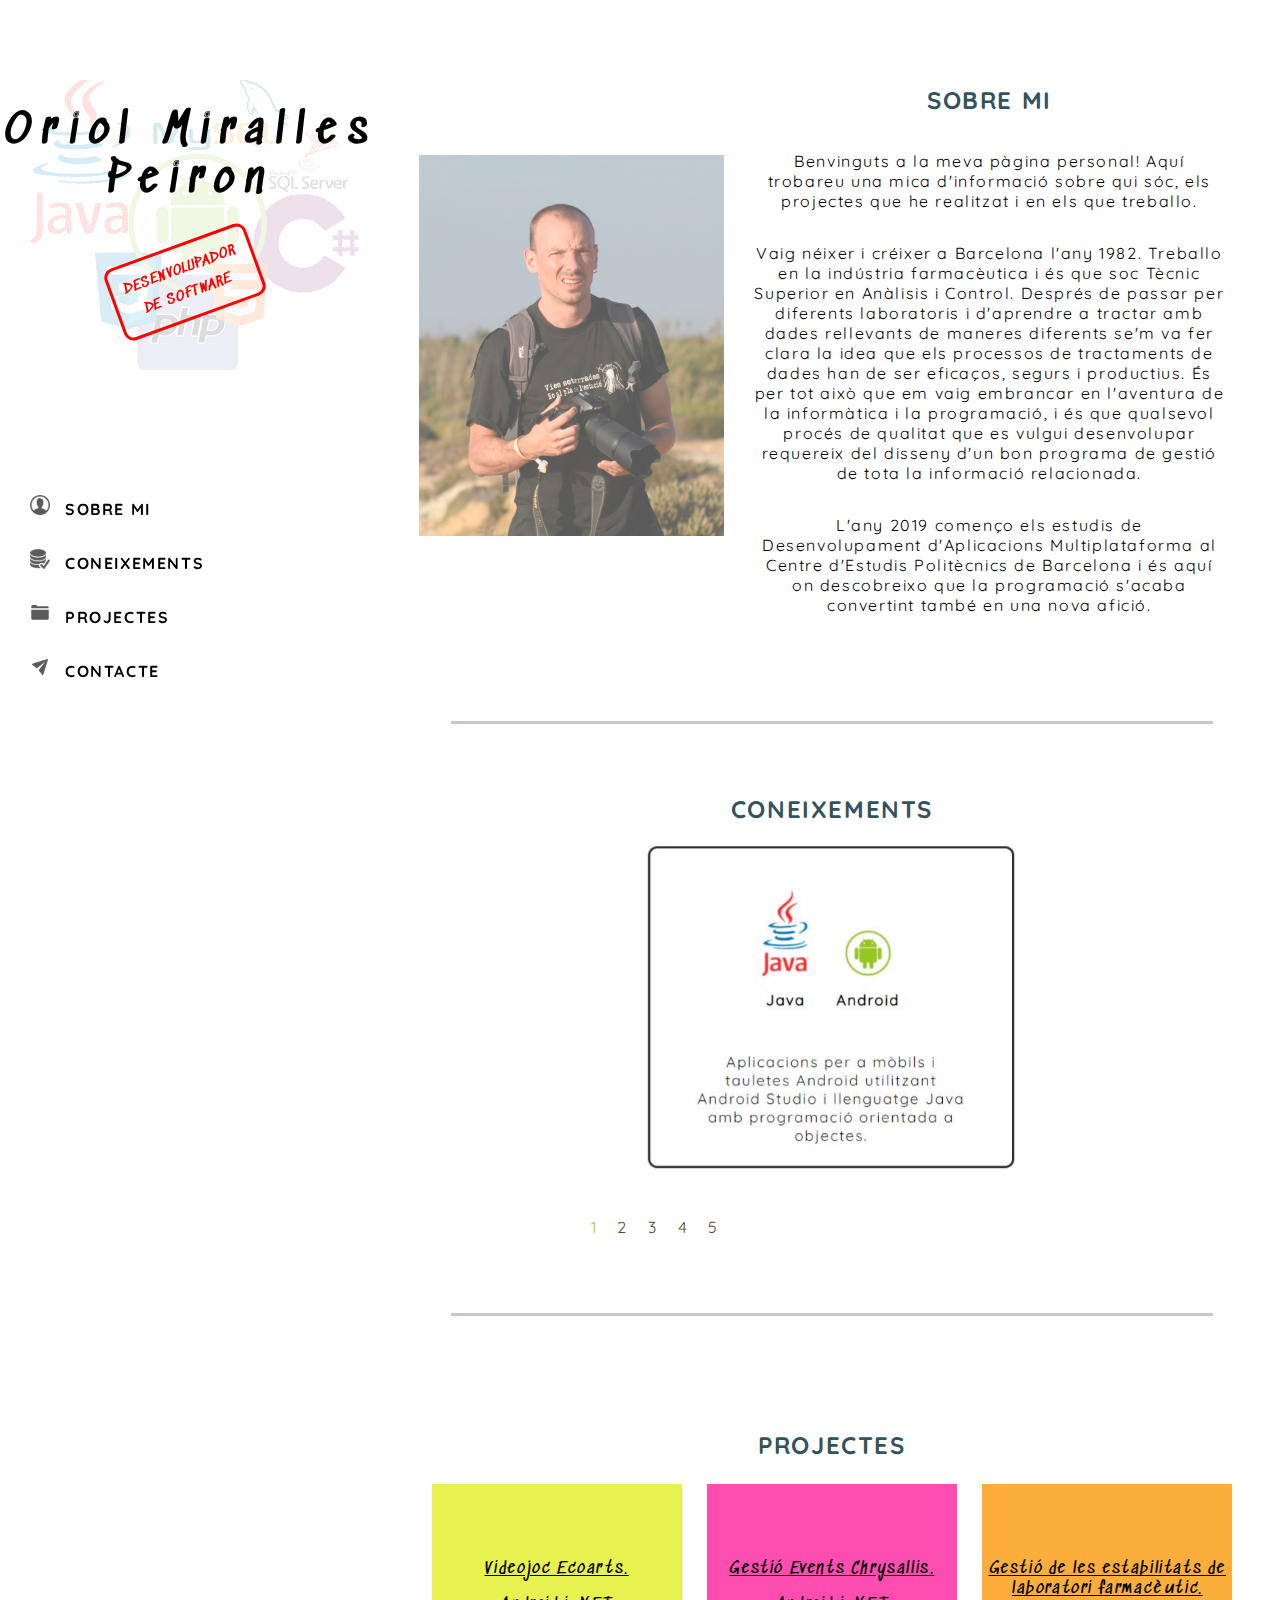
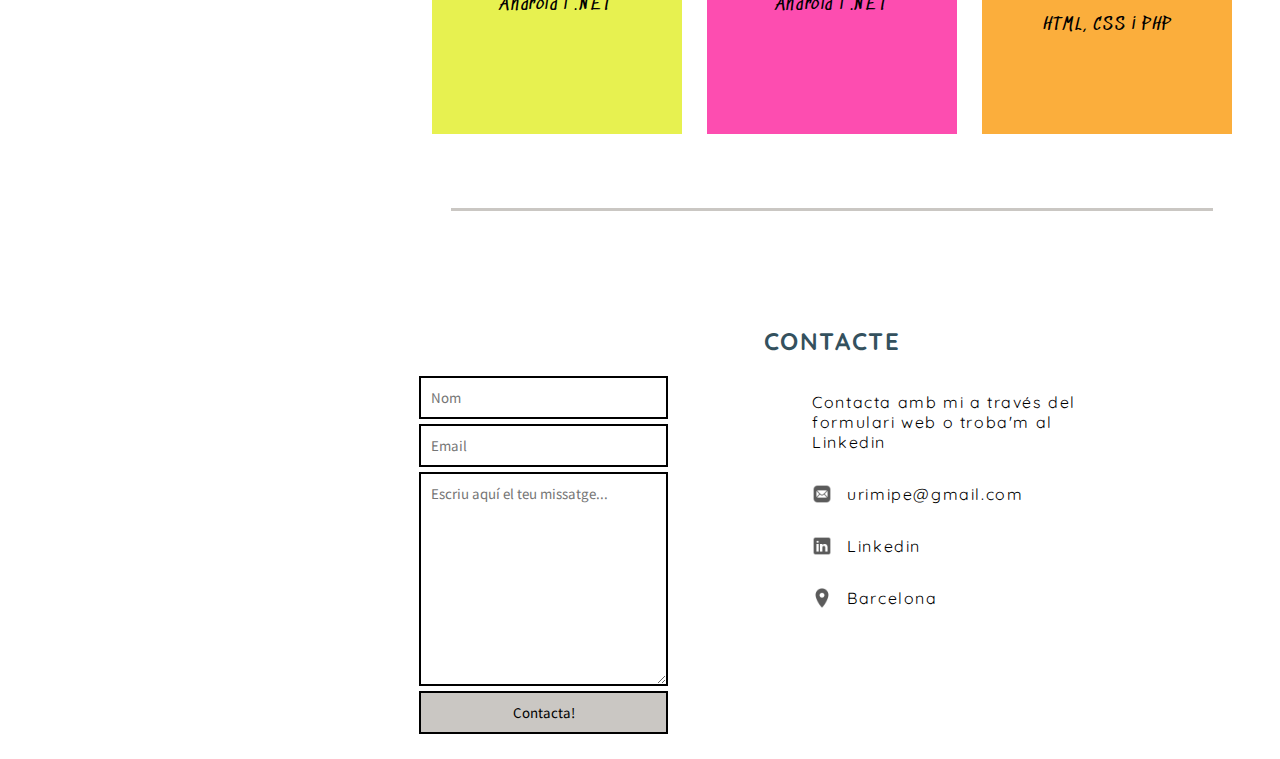
==== index.html @ 2410b229 "z-index en elemento nav" ====
<!DOCTYPE html>
<html lang="es">

<head>
    <meta charset="UTF-8">
    <title>Document</title>
    <meta name="viewport" content="initial-scale=1">
    <link rel="stylesheet" type="text/css" href="css/estilos.css" />
    <link rel="stylesheet" href="fontAwesome/css/fontawesome.min.css" />
    <link rel="preconnect" href="https://fonts.gstatic.com">
    <link href="https://fonts.googleapis.com/css2?family=Noto+Sans+SC:wght@100;400;700&display=swap" rel="stylesheet">
    <link href="https://fonts.googleapis.com/css2?family=Sedgwick+Ave&display=swap" rel="stylesheet">

</head>

<body>  
    <!--
    <div id="idioma2" class="idioma">
        <div class="hor">
            <a href="#"><img class="imgId" src="imatges/catala.png" /><b>CAT</b></a>
        </div>
        <div class="hor">
            <a href="#"><img class="imgId" src="imatges/castella.png" /><b>CAST</b></a>
        </div>
        <div class="hor">
            <a href="#"><img class="imgId" src="imatges/ingles.png" /><b>ENG</b></a>
        </div>
    </div>-->

    <header>

        <div class="capsalera">

            <div class="presentacio">
                <h1>Oriol Miralles Peiron</h1>
                <h3>DESENVOLUPADOR DE SOFTWARE</h3>
            </div>

        </div>
        <nav id="nav" class="navPrinc fixed-top">
            <li class="alignNav"><a href="#SobreMi"><img class="iconId" src="imatges/icon/home.png" />SOBRE MI</a></li>
            <li class="alignNav"><a href="#Coneixements"><img class="iconId"
                        src="imatges/icon/coneixements.png" />CONEIXEMENTS</a></li>
            <li class="alignNav"><a href="#Proj"><img class="iconId" src="imatges/icon/project.png" />PROJECTES</a></li>
            <li class="alignNav"><a href="#Contact"><img class="iconId" src="imatges/icon/contact.png" />CONTACTE</a>
            </li>
        </nav>
    </header>
    <div class="columna">
        <!--
        <div id="idioma1" class="idioma">
            <div class="hor">
                <a href="#"><img class="imgId" src="imatges/catala.png" /><b>CAT</b></a>
            </div>
            <div class="hor">
                <a href="#"><img class="imgId" src="imatges/castella.png" /><b>CAST</b></a>
            </div>
            <div class="hor">
                <a href="#"><img class="imgId" src="imatges/ingles.png" /><b>ENG</b></a>
            </div>
        </div>-->
        <section class="section">
            

            <div class="contingut">

                <aside>
                    <img class="personal" src="imatges/foto1.jpg" />
                </aside>

                <article class="articleSobreMi">
                    <h2 id="SobreMi" class="titol">SOBRE MI</h2>
                    <div class="content">
                        <p>Benvinguts a la meva pàgina personal! Aquí trobareu una mica d'informació sobre qui sóc, els
                            projectes que he realitzat
                            i en els que treballo.
                        </p>
                    </div>
                    <div class="content">
                        <p> Vaig néixer i créixer a Barcelona l'any 1982. Treballo en la indústria farmacèutica i és que
                            soc Tècnic
                            Superior en Anàlisis i Control. Després de passar per diferents laboratoris i d'aprendre a
                            tractar amb dades rellevants
                            de maneres diferents se'm va fer clara la idea que els processos de tractaments de dades han
                            de ser eficaços, segurs i productius.
                            És per tot això que em vaig embrancar en l'aventura de la informàtica i la programació, i és
                            que qualsevol procés de qualitat que es vulgui
                            desenvolupar requereix del disseny d'un bon programa de gestió de tota la informació
                            relacionada.
                        </p>
                    </div>
                    <div class="content">
                        <p>L'any 2019 començo els estudis de Desenvolupament d'Aplicacions Multiplataforma al Centre
                            d'Estudis Politècnics de
                            Barcelona i és aquí on descobreixo que la programació s'acaba convertint també en una nova
                            afició.</p>
                    </div>
                </article>
            </div>
        </section>
        <div class="divisor"></div>

        <section class="section2">
            <h2 id="Coneixements" class="titol">CONEIXEMENTS</h2>
            <div class="pareSlide fixed-top2">
                <div class="slides">
                    <img class="imgCon" src="imatges/coneixements/Java.JPG">
                    <img class="imgCon" src="imatges/coneixements/cSharp.JPG">
                    <img class="imgCon" src="imatges/coneixements/html.JPG">
                    <img class="imgCon" src="imatges/coneixements/bd.JPG">
                    <img class="imgCon" src="imatges/coneixements/git.JPG">
                </div>
            </div>
        </section>
        <script src="js/jquery-1.9.1.min.js"> </script>
        <script src="js/jquery.slides.js"></script>
        <script>
            $(function () {
                $(".slides").slidesjs({
                    play: {
                        active: false,
                        // [boolean] Generate the play and stop buttons.
                        // You cannot use your own buttons. Sorry.
                        effect: "slide",
                        // [string] Can be either "slide" or "fade".
                        interval: 4000,
                        // [number] Time spent on each slide in milliseconds.
                        auto: true,
                        // [boolean] Start playing the slideshow on load.
                        swap: true,
                        // [boolean] show/hide stop and play buttons
                        pauseOnHover: false,
                        // [boolean] pause a playing slideshow on hover
                        restartDelay: 2500
                        // [number] restart delay on inactive slideshow
                    }
                });
            });
        </script>

        <!--
        <section class="section">
            <h2 id="Coneixements" class="titol">Coneixements</h2>
            <div class="sectionHor">
                <div class="seccioConeixements">
                    <article class="artConeixements">
                        <div class="content">
                            <div class="tecnica">
                                <img class="icono" id="fotoJava" src="imatges/iconoJava.jpg" />
                                <p class="textImatge"><b>Java</b></p>
                            </div>
                        </div>
                        <div class="content">
                            <div class="tecnica">
                                <img class="icono" src="imatges/iconoAndroid.jpg" />
                                <p class="textImatge"><b>Android</b></p>
                            </div>
                        </div>

                    </article>
                    <p>Aplicacions per a mòbils i tauletes Android utilitzant Android Studio i llenguatge Java amb
                        programació orientada a objectes. </p>
                </div>
                <div class="seccioConeixements">
                    <article class="artConeixements">
                        <div class="content">
                            <div class="tecnica">
                                <img class="icono" src="imatges/iconoCsharp.jpg" />
                                <p class="textImatge"><b>C Sharp</b></p>
                            </div>
                        </div>
                        <div class="content">
                            <div class="tecnica">
                                <img class="icono" src="imatges/puntoNet.jpg" />
                                <p class="textImatge"><b>Framework .NET</b>
                                </p>
                            </div>
                        </div>
                    </article>
                    <p>Aplicacions per a PC amb sistemes operatius Windows realitzats amb el Framework .NET i llenguatge
                        C# amb
                        programació orientada a objectes. </p>
                </div>
                <div class="seccioConeixements">
                    <article class="artConeixements">

                        <div class="content">
                            <div class="tecnica">
                                <img class="icono" src="imatges/iconoHtml.JPG" />
                                <p class="textImatge"><b>HTML 5</b></p>
                            </div>
                        </div>
                        <div class="content">
                            <div class="tecnica">
                                <img class="icono" src="imatges/iconoCss.JPG" />
                                <p class="textImatge"><b>CSS 3</b></p>
                            </div>
                        </div>
                        <div class="content">
                            <div class="tecnica">
                                <img class="icono" src="imatges/iconoPhp.JPG" />
                                <p class="textImatge"><b>PHP 7</b></p>
                            </div>
                        </div>
                    </article>
                    <p>Disseny de pàgines i aplicacions web amb HTML 5, CSS 3 i PHP7. </p>
                </div>
                <div class="seccioConeixements">
                    <article class="artConeixements">
                        <div class="content">
                            <div class="tecnica">
                                <img class="icono" src="imatges/iconoMysql.jpg" />
                                <p class="textImatge"><b>MySQL</b></p>
                            </div>
                        </div>
                        <div class="content">
                            <div class="tecnica">
                                <img class="icono" src="imatges/iconoServer.JPG" />
                                <p class="textImatge"><b>SQL Server</b></p>
                            </div>
                        </div>
                    </article>
                    <p>Bases de dades MySql en aplicacions web y Sql Server en aplicacions C# utilitzant Orm Entity
                        Framework. </p>
                </div>
                <div class="seccioConeixements">
                    <article class="artConeixements">
                        <div class="content">
                            <div class="tecnica">
                                <img class="icono" src="imatges/iconoBash.JPG" />
                                <p class="textImatge"><b>Bash</b></p>
                            </div>
                        </div>
                        <div class="content">
                            <div class="tecnica">
                                <img class="icono" src="imatges/iconoGit.jpg" />
                                <p class="textImatge"><b>Git / GitHub</b></p>
                            </div>
                        </div>
                    </article>
                    <p>Llenguatge Bash per a configurar sistemes Linux i programar scripts. </br> Git per a controlar
                        les versions del codi
                        de les aplicacions i GitHub per a compartir el codi en el treball en equip.</p>
                </div>
            </div>
        </section>
-->

        <div class="divisor"></div>
        <section class="section">
            <h2 id="Proj" class="titol">PROJECTES</h2>

            <article>
                <div class="contingutProjecte">
                    <div class="projecte color1">
                        <a href="EcoArts.html">
                            <p class="subratllat">Videojoc Ecoarts. </p>
                            <p>Android i .NET</p>
                        </a>
                    </div>
                    <div class="projecte color2">
                        <a href="Chrysallis.html">
                            <p class="subratllat">Gestió Events Chrysallis.</p>
                            <p> Android i .NET</p>
                        </a>
                    </div>
                    <div class="projecte color3">
                        <a href="Estabilitats.html">
                            <p class="subratllat">Gestió de les estabilitats de laboratori farmacèutic.</p>
                            <p> HTML, CSS i PHP</p>
                        </a>
                    </div>

                </div>
            </article>
        </section>

        <div class="divisor"></div>
       
        <section class="section">
            <h2 id="Contact" class="titol">CONTACTE</h2>
            <div class="contingutForm">
                
                <div class="formulario">
                    
                    <form action="forms/contact.php" method="post" role="form" onsubmit="return comprobarFormulario();">
    
                        <input placeholder="Nom" type="text" id="fnom" name="name">
    
                        <input type="text" id="fmail" name="email" placeholder="Email">
                        <textarea id="ftext" rows="10" cols="30" name="subject"
                            placeholder="Escriu aquí el teu missatge..."></textarea>
                        <input type="submit" id="buto" value="Contacta!">
                        <div id="error" style="display: none;"></div>
                    </form>
                </div> 
                <div class="infoForm">
                    
                    <p>Contacta amb mi a través del formulari web o troba'm al Linkedin</p>
                    <div class="enllasForm">
                        <li class="alignNav"><img class="iconId" src="imatges/icon/mail.png" /><p>urimipe@gmail.com</p></li>
                        <li class="alignNav"><img class="iconId" src="imatges/icon/linkedin.png" /><p><a id="enlaceLink" href="https://www.linkedin.com/in/oriol-miralles-021908210" target="_blank">Linkedin</a></p></li>
                        <li class="alignNav"><img class="iconId" src="imatges/icon/location.png" /><p>Barcelona</p></li>
                    </div>
                </div>               
            </div>            
        </section>
<!--        
        <div = "infoForm">
                <li class="alignNav"><img class="iconId" src="imatges/icon/mail.png" /><p>urimipe@gmail.com</p></li>
                <li class="alignNav"><img class="iconId" src="imatges/icon/linkedin.png" /><p><a id="enlaceLink" href="https://www.linkedin.com/in/oriol-miralles-021908210" target="_blank">Linkedin</a></p></li>
                <li class="alignNav"><img class="iconId" src="imatges/icon/location.png" /><p>Barcelona</p></li>

        </div>
        -->

    </div>
    
    <script type="text/javascript">
        function comprobarFormulario() {
            var ok = true;
            var nom = document.getElementById("fnom").value;
            var mail = document.getElementById("fmail").value;
            var missatge = document.getElementById("ftext").value;
            var coment;
            if (nom == "") {
                ok = false;
                coment = "Escriu un nom correcte";
            } else if (/^[a-zA-Z0-9.!#$%&'*+/=?^_`{|}~-]+@[a-zA-Z0-9-]+(?:\.[a-zA-Z0-9-]+)*$/.test(mail) == false) {
                ok = false;
                coment = "Escriu un correu electrònic vàlid";
            } else if (missatge == "") {
                ok = false;
                coment = "Escriu un missatge";
            }
            if (ok == false) {
                var error = document.getElementById("error");
                error.innerText(coment);
                // error.style.display(true);

            }
            console.log(ok);

            return false;
        }

    </script>
    <script>

        // When the user scrolls the page, execute myFunction
        window.onscroll = function () { myFunction() };

        // Get the navbar
        var navbar = document.getElementById("nav");

        // Get the offset position of the navbar
        var sticky = navbar.offsetTop;

        // Add the sticky class to the navbar when you reach its scroll position. Remove "sticky" when you leave the scroll position
        function myFunction() {
            if (window.pageYOffset >= sticky) {
                navbar.classList.add("sticky")
            } else {
                navbar.classList.remove("sticky");
            }
        }
    </script>
</body>

</html>
---- css/estilos.css ----
*{
    
    box-sizing: border-box;
}
@font-face {
    font-family: quicksand;
    src: url(../Font/Quicksand/Quicksand.ttf);
}
#idioma2{
    visibility: hidden;
}
body{
    font-family: quicksand;
    font-style: normal;
    font-weight: 400;
    letter-spacing: 0.1em;
    margin: 0 auto;
    
       
}
    header{
        position: fixed;
        display: flex;
        flex-flow: column nowrap;
        width: 30%;
        height: 100%;
        /*background-color:#cac7c3;*/
    }
        .idioma{
            display: flex;
            flex-flow: row nowrap;
            justify-content: flex-end;
            font-size: 0.8em;
            /*margin-left: 20px;*/
        }
        .imgId{
            height: 12px;
        }
            .hor{
                display: flex;
                flex-direction: row;
                align-items: center;
                margin-right: 5px;
            }
            .hor a{
                text-decoration: none;
                color: black;
            }
            .hor a:hover{
                color: #eaf0f6;
            }
        .capsalera{
            background-color: white;
            /*border: 3px solid #362e2e;
            border-radius: 10px;*/
            display: flex;
            /*margin : 20px;*/
            flex-flow: column nowrap;
            align-items: center; 
            align-content: center;
            justify-content: center;
            justify-items: center;
            font-family: 'Sedgwick Ave';
            font-style: normal;
            text-align: center;
            height: 50%;
            
        }
            
            
            .presentacio{
                background: url(../imatges/logotrans.jpg);
                background-position:center;
                background-size:cover;/*cover o fill?????*/
                background-repeat: no-repeat;
                display: flex;
                flex-direction: column;
                align-items: center;
            }
            
            .presentacio h1{
              flex: 3 1 auto;
                letter-spacing: 0.3em;
                font-size: 2.5em;
            }
            .presentacio h3{
                flex: 1 1 auto;
                border: 3px solid red;
                border-radius: 10px;
                color: red;
                letter-spacing: 0.1em;
                width: 240px;
                padding: 10px;
                text-align: center;
                line-height: 35px;
                transform: rotate(-20deg);
                margin-right: 15px;
                margin-bottom: 50px;
            }
        .navPrinc{
           /* margin: 2px 20px;*/
            /*background-color:#cac7c3;*/
            display: flex;
            flex-direction: column;
            padding: 30px;
            justify-content: flex-start;
            height: 50%;
            
        }
        .navSec{
            margin: 0px;
            border-top: 2px solid #5b5b5b;
            font-size: 0.7em;
        }
        nav li{
            margin: 15px 0;
        }
        nav li a{
           text-decoration: none;
           color: black;
           font-weight: bold;
        }
        a:hover{
            color: #eaf0f6;
            
        }
        .alignNav{
            display: flex;
            align-items: center;
        }
        .iconId{
            margin-right: 15px;
            height: 20px;
        }
#enlaceLink{
    text-decoration: none;
           color: black;

}
#enlaceLink:hover{
    color: #eaf0f6;
    font-weight: bold;
    
}

.columna{
    position: relative;
    float: right;
    display: flex;
    flex-flow: column nowrap;
    width: 70%;

}
    .section{
        
        margin-top: 25px;
        margin-right: 15px;
        margin-left: 15px;
        display: flex;
        flex-flow: column;
        padding: 20px;
        
    }
    .divisor{
        margin: 50px auto;
        width: 85%;
        border-top: 3px solid #cac7c3;
    }
    .titol{
        align-self: center;
        color:#34515e;
        
    }
    .contingut{
        display: flex;
        flex-flow: row nowrap;
        align-items:flex-start;
        justify-content: center;
    }
    
    
        .articleSobreMi{
            
            width: 60%;
            background-color:white;
            display: flex;
            align-self: auto;
            flex-direction: column;
            padding: 20px;
           /* border: 3px solid #362e2e;
            border-radius: 10px;*/
            text-align: center;
        }
           
        aside{
            margin-right: 10px;
            width: 35%;
            
            align-self:center;
            
        }

            .personal{
               /* border: 3px solid #362e2e;
                border-radius: 10px;*/
                width: 100%;
               
                opacity: 0.65;
            }
            .personal:hover{
                opacity: 1;
            }
    .sectionHor{
        display: flex;
        flex-direction: row;
        flex-wrap: wrap;
        justify-content: center;
        
    }
    .seccioConeixements{
        display: flex;
        flex-direction: column;
        background-color:white;
        border: 3px solid #362e2e;
        border-radius: 10px;
        justify-content:flex-start;
        align-items: center;
        margin: 10px;
        padding-top: 30px;
        width: 40%;
        height: 350px;
    }
        .artConeixements{
            
            display: flex;
            flex-direction: row;
            flex-wrap: wrap;
            align-items: flex-end;
            
        }
        .tecnica{
            display: flex;
            flex-direction: column;
            align-items: center;
            margin: 15px;
        }
            .icono{              
                width: 50px;  
            }
         .seccioConeixements > p{
             text-align: center;
             width: 75%;
         }   
                                        .section2{
                                           /* background-color: #eaf0f6;*/
                                            width: 65%;
                                            align-self: center;
                                            align-items: center;
                                            display: flex;
                                            flex-flow: column;
                                            justify-content: center;
                                            overflow: visible;
                                              
                                        }
                                        
                                            .pareSlide{
                                                width: 100%;
                                                
                                                justify-content: center;
                                            }
                                            .slides{
                                            }
                                            .imgCon{
                                               height: 100%;
                                                object-fit:contain;
                                            }

                                               
                                                .slidesjs-pagination{
                                                    display: flex;
                                                    flex-direction: row;
                                                    list-style: none;
                                                }
                                               
                                                .slidesjs-pagination li a{
                                                    display: inline-block;
                                                    padding: 10px;
                                                    text-decoration: none;
                                                    color: #6d3f18;
                                                }
                                                .slides .active{
                                                    color:yellowgreen;
                                                }
                                                .slidesjs-navigation{
                                                    visibility: hidden;
                                                }




    .contingutProjecte{
        display: flex;
        flex-flow: row wrap;
        align-content: stretch;
        justify-content: space-around;
        font-family: 'Sedgwick Ave';
                font-style: normal;
                font-weight: 400;
    }
   .projecte{
       width: 250px;
       height: 250px;
       text-align: center;
       margin:4px;
       transform: translateX(0);
      
   }
   .projecte:before{
        content:'';
        position: absolute;
        left: 0px;
        bottom: 0px;
        width: 0;
        height: 0;
        background: linear-gradient(45deg, #fff 45%, #aaa 50%, #ccc 60%, white);
        
        transition-duration: 0.3s;
   }
   .projecte:hover:before{
       width: 100px;
       height: 100px;
   }
    .projecte > a{
        text-decoration: none;
        color: black;
    }
    .projecte > a:hover{
        color: red;
        
    }
   .color1{
    background-color: #e7f150;
   }
   .color2{
    background-color: #fd4db0;
   }
   .color3{
    background-color: #fbae3c;
   }
   .subratllat{
    margin-top: 30%;
    text-decoration: underline;
   }

   .contingutForm{
      
        display: flex;
        flex-flow:row;
        justify-content: space-around;

    }
    .formulario{
        background-color: white;
        flex: 2 1 auto;
        /*border: 3px solid #362e2e;
        border-radius: 10px;*/
    }
    .infoForm{
        flex: 1 1 auto;
        display: flex;
        flex-flow: column;
        align-items: center;
    }
    .infoForm p{
        width: 50%;
    }
    .enllasForm{
        width: 50%;
        display: flex;
        flex-flow: column;
        align-items: flex-start;
    }
    form{
        display: flex;
        flex-direction: column;
        text-align: start;
       
    }
    form > input{
        margin-bottom: 5px;
        padding: 10px;
        border: 2px solid black;
        font-family: 'Noto Sans SC';
        font-style: normal;
        font-weight: 400;
    }
    #buto{
        background: #cac7c3;
    }
    #ftext{
        margin-bottom: 5px;
        padding: 10px;
        border: 2px solid black;
        font-family: 'Noto Sans SC';
        font-style: normal;
        font-weight: 400;
    }
li{
    list-style-type: none;
}

.aplicacio{
    text-align: center;
    
}
.program{
    display: flex;
    flex-direction: row;
    flex-wrap: wrap;
    justify-content: space-around;
}
.pantalla{
    width: 45%;
    background-color:white;
    padding: 20px;
    border: 3px solid #362e2e;
    border-radius: 10px;
    margin-top: 10px;
}
.imgEscriptori{
    width: 100%;
}
.imgAnd{
   width: 50%;
}

footer{
    margin-top: 50px;
    display: flex;
    flex-flow: row;
    justify-content: space-around;
    background-color: #cac7c3;
}

@media all and (max-width: 1290px){
       
        .capsalera h1{
            
            letter-spacing: 0.3em;
            font-size: 2.5em;
        }
        .capsalera h3{
            font-size: 0.8em;
            text-align: center;
            line-height: 25px;
            transform: rotate(-20deg);
            width: 150px;


        }
        .articleSobreMi{
         flex: 1 1 auto;
        }
        aside{
           flex: 1 1 auto;
            
        }
        .sectionHor{
            flex-direction: column;
            width: 100%;
        }
        .seccioConeixements{
            width: 100%;
            margin: 0px;
            margin-top: 10px;

        }
       
}
@media all and (max-width: 1100px){
    
    .presentacio{
        flex: 3 1 auto;
        flex-direction: column;
        align-items: flex-start;
        align-items: center;
        width: 100%
    }
    .presentacio h3{
        width: 210px;
        line-height: 15px;
        transform: rotate(-15deg);
        margin-top: 0;
    }
    .content{
        font-size: 0.8em;
        flex: 1 1 auto;
    }
    .pantalla > p{
        font-size: 0.8em;
    }
    .contingut{
        flex-direction: column;
        align-items: center;
        
    }
    aside{
        width: 50%;
    }
    .articleSobreMi{
        width: 100%;
    }
    .section2{
        width: 85%;
    }
    
    .imgCon{
        height: 100%;
        
    }

    .slidesjs-pagination{
        float: left;
        list-style: none;
    }
    .slidesjs-pagination li{
        float: left;
        margin-top: 0;
    }
    .slidesjs-pagination li a{
        display: inline-block;
        padding: 10px;
        text-decoration: none;
    }
    .contingutForm{
        width: 90%;
    }
}

@media all and (max-width: 1006px){
    header{
        width: 40%;
      }
      .columna{
          width: 60%;
      } 
    .presentacio{
    }
    .presentacio h1{
        flex: 3 1 auto;   
        letter-spacing: 0.1em;
        font-size: 2.0em;
    }
    .presentacio h3{
        font-size: 0.7em;
        line-height: 15px;
        
        width: 150px;
    }
    
}
@media all and (max-width: 870px){
    
      form{
        width: 100%;
        padding: 20px;
    }
   .pantalla{
       width: 100%;
   }
   
    .personal{
        opacity: 1;
    }
    .section2{
        width: 95%;
    }
}

@media all and (max-width: 770px){
    
    .navSec{
        border-top: 0px;
        border-left: 2px solid #5b5b5b;
        padding-left: 50px;
        
    }
    .fixed-top{
        z-index: 3;
    }
    .fixed-top2{
        z-index: -1;
    }
    #idioma1{
        visibility: hidden;
    }
    #idioma2{
        visibility: visible;
    }
    .contingut{
        align-items: center;
    }
    header{
        position: static;
        width: 100%;
      }
      .columna{
        position: static;
        width: 100%;
      }
     
    .navPrinc{
        overflow: hidden;
        margin: 0px;
        flex-direction: row;
        font-size: 0.7em;
        justify-content: space-around;
        align-items: center;
        background-color:#cac7c3;
        height: auto;
    }

    .navSec li{
        padding: 2px;;
    }
    .iconId{
        margin-right: 5px;
        height: 15px;
    }
    .sticky {
        position: fixed;
        top: 0;
        width: 100%;
      }
     
    .presentacio h3{
        font-size: 0.8em;
    }
    .capsalera h1{
        font-size: 2.5em;
    }
    aside{
        
        align-self:center;
        width: 50%;
    }
    .divisor{
        margin: 40px auto;
    }
}
@media all and (max-width: 550px){
    .navPrinc{  
        font-size: 0.5em;
    }
    .navSec{
        font-size: 0.5em;
    }
    nav li{
        margin: 2px 0;
        
    }
    #gestio, #EcoArts, #videojoc{
        font-size: 1.2em;
        text-align: center;
    }
    .slidesjs-pagination li a{
        padding: 5px;
    }
    .contingutForm{
        width: 100%;
    }
}
@media all and (max-width: 400px){
    header{
        margin: 0px;
        padding: 0px;
        width: 100%;
    }
    .titol{
        padding: 0px 20px;
    }

    .columna{
        margin-top: 15px;
        padding: 0px;
        width: 100%;
    }
    .presentacio h3{
        font-size: 0.7em;
    }
    .capsalera h1{
        font-size: 2.0em;
    }
    .section{   
        margin-top: 50px;
        margin: 0px; 
        padding: 0px;
        width: 100%;
    }
    aside{
        margin:0px;
    }
    .contingut{
        margin: 0px; 
        padding: 0px;
        width: 100%;
    }
    
    .content{
        margin: 0px; 
        padding: 0px;
        letter-spacing: 0em;
        font-size: 0.6em;
        width: 100%;
    }
    .seccioConeixements{
        padding: 0px;
    }
    .seccioConeixements>p{
        font-size: 0.6em;
    }
    form{
        width: 100%;
        margin:0px;
    }
    
    .presentacio h3{
        margin-right: 0px;
    }
    .section2{
        width: 100%;
    }
    .slides{
        width: 100%;
    }
    .aplicacio{
        padding: 10px;
        font-size: 0.8em;
    }
}
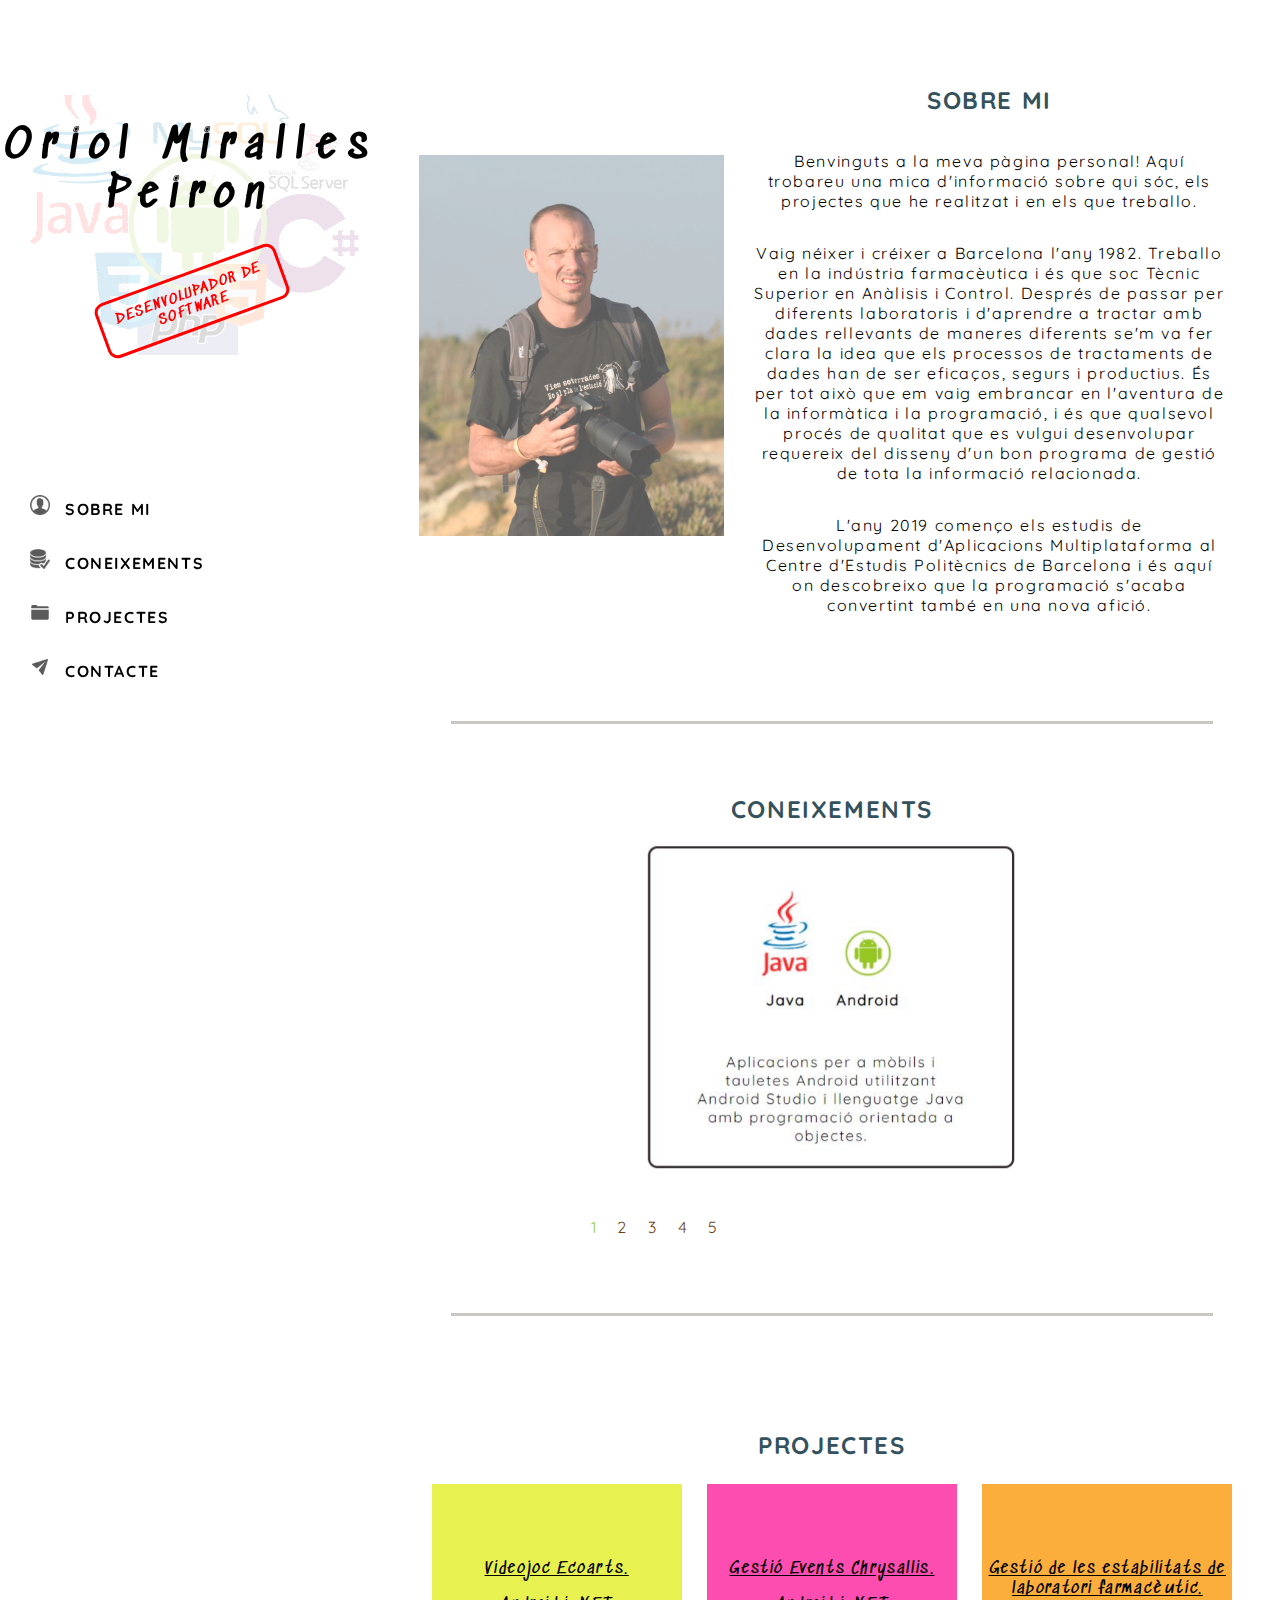
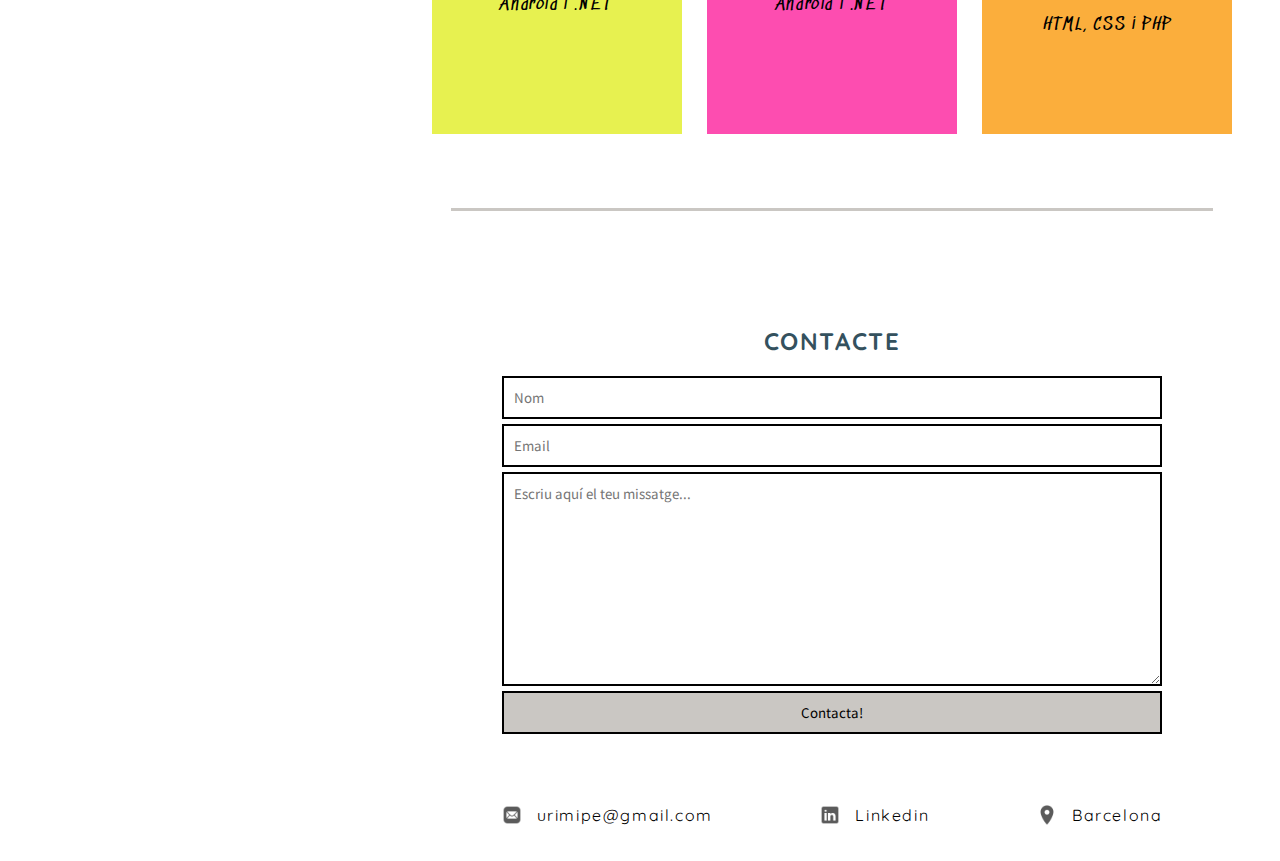
==== commit f0860d52: "responsive" ====
--- a/index.html
+++ b/index.html
@@ -279,6 +279,7 @@
        
         <section class="section">
             <h2 id="Contact" class="titol">CONTACTE</h2>
+
             <div class="contingutForm">
                 
                 <div class="formulario">
@@ -296,12 +297,10 @@
                 </div> 
                 <div class="infoForm">
                     
-                    <p>Contacta amb mi a través del formulari web o troba'm al Linkedin</p>
-                    <div class="enllasForm">
                         <li class="alignNav"><img class="iconId" src="imatges/icon/mail.png" /><p>urimipe@gmail.com</p></li>
                         <li class="alignNav"><img class="iconId" src="imatges/icon/linkedin.png" /><p><a id="enlaceLink" href="https://www.linkedin.com/in/oriol-miralles-021908210" target="_blank">Linkedin</a></p></li>
                         <li class="alignNav"><img class="iconId" src="imatges/icon/location.png" /><p>Barcelona</p></li>
-                    </div>
+                    
                 </div>               
             </div>            
         </section>
--- a/css/estilos.css
+++ b/css/estilos.css
@@ -88,14 +88,14 @@
                 border: 3px solid red;
                 border-radius: 10px;
                 color: red;
-                letter-spacing: 0.1em;
-                width: 240px;
+                letter-spacing: 0.15em;
+                width: 50%;
                 padding: 10px;
                 text-align: center;
-                line-height: 35px;
+                /*line-height: 35px;*/
                 transform: rotate(-20deg);
-                margin-right: 15px;
-                margin-bottom: 50px;
+                margin: 25px;
+                /*margin-bottom: 50px;*/
             }
         .navPrinc{
            /* margin: 2px 20px;*/
@@ -355,31 +355,30 @@
    .contingutForm{
       
         display: flex;
-        flex-flow:row;
-        justify-content: space-around;
-
+        flex-direction:column;
+    }
+    .pInfo{
+        text-align: center;
     }
     .formulario{
         background-color: white;
-        flex: 2 1 auto;
+        width: 80%;
+        margin: 0 auto;
         /*border: 3px solid #362e2e;
         border-radius: 10px;*/
     }
     .infoForm{
-        flex: 1 1 auto;
-        display: flex;
-        flex-flow: column;
-        align-items: center;
-    }
-    .infoForm p{
-        width: 50%;
-    }
-    .enllasForm{
-        width: 50%;
-        display: flex;
-        flex-flow: column;
-        align-items: flex-start;
-    }
+        width: 80%;
+        display: flex;
+        margin: 0 auto;
+        flex-direction: row;
+        justify-content: space-between;
+        margin-top: 50px;
+    }
+    .infoForm li{
+        
+    }
+
     form{
         display: flex;
         flex-direction: column;
@@ -452,10 +451,7 @@
         .capsalera h3{
             font-size: 0.8em;
             text-align: center;
-            line-height: 25px;
             transform: rotate(-20deg);
-            width: 150px;
-
 
         }
         .articleSobreMi{
@@ -475,30 +471,32 @@
             margin-top: 10px;
 
         }
+        .program{
+            flex-direction: column;
+        }
+        .pantalla{
+            width: 100%;
+        }
+        .imgEscriptori{
+            width: 70%;
+        }
        
-}
+    }      
 @media all and (max-width: 1100px){
     
-    .presentacio{
-        flex: 3 1 auto;
-        flex-direction: column;
-        align-items: flex-start;
-        align-items: center;
-        width: 100%
-    }
+
     .presentacio h3{
-        width: 210px;
-        line-height: 15px;
+
         transform: rotate(-15deg);
-        margin-top: 0;
+    }
+    .presentacio h1{
+        font-size: 1.8em;
     }
     .content{
         font-size: 0.8em;
         flex: 1 1 auto;
     }
-    .pantalla > p{
-        font-size: 0.8em;
-    }
+ 
     .contingut{
         flex-direction: column;
         align-items: center;
@@ -534,6 +532,10 @@
     }
     .contingutForm{
         width: 90%;
+    }
+
+    .infoForm{
+        font-size: 0.75em;
     }
 }
 
@@ -544,40 +546,22 @@
       .columna{
           width: 60%;
       } 
-    .presentacio{
-    }
-    .presentacio h1{
-        flex: 3 1 auto;   
-        letter-spacing: 0.1em;
-        font-size: 2.0em;
-    }
-    .presentacio h3{
-        font-size: 0.7em;
-        line-height: 15px;
-        
-        width: 150px;
-    }
-    
-}
-@media all and (max-width: 870px){
-    
-      form{
-        width: 100%;
-        padding: 20px;
-    }
-   .pantalla{
-       width: 100%;
-   }
-   
-    .personal{
-        opacity: 1;
-    }
-    .section2{
-        width: 95%;
-    }
-}
-
-@media all and (max-width: 770px){
+    
+    .infoForm .iconId{
+        margin-right: 5px;
+        height: 15px;
+    }
+    .capsalera{
+        height: 35%;
+    }
+    .navPrinc{
+        height: 65%;
+    }
+    
+}
+
+
+@media all and (max-width: 900px){
     
     .navSec{
         border-top: 0px;
@@ -608,7 +592,7 @@
         position: static;
         width: 100%;
       }
-     
+    
     .navPrinc{
         overflow: hidden;
         margin: 0px;
@@ -617,7 +601,7 @@
         justify-content: space-around;
         align-items: center;
         background-color:#cac7c3;
-        height: auto;
+        height: 75px;
     }
 
     .navSec li{
@@ -632,13 +616,8 @@
         top: 0;
         width: 100%;
       }
-     
-    .presentacio h3{
-        font-size: 0.8em;
-    }
-    .capsalera h1{
-        font-size: 2.5em;
-    }
+    
+
     aside{
         
         align-self:center;
@@ -651,6 +630,7 @@
 @media all and (max-width: 550px){
     .navPrinc{  
         font-size: 0.5em;
+        padding: 15px 5px;
     }
     .navSec{
         font-size: 0.5em;
@@ -668,6 +648,13 @@
     }
     .contingutForm{
         width: 100%;
+    }
+    .infoForm{
+        flex-direction: column;
+        align-items: center;
+    }
+    .pantalla > p{
+        font-size: 0.8em;
     }
 }
 @media all and (max-width: 400px){
@@ -686,10 +673,18 @@
         width: 100%;
     }
     .presentacio h3{
-        font-size: 0.7em;
-    }
-    .capsalera h1{
-        font-size: 2.0em;
+        font-size: 0.5em;
+        margin-right: 0px;
+    }
+    .presentacio h1{
+        font-size: 1.5em;
+    }
+    .navPrinc{  
+        font-size: 0.4em;
+        padding: 15px 2px;
+    }
+    .navSec{
+        font-size: 0.4em;
     }
     .section{   
         margin-top: 50px;
@@ -723,10 +718,7 @@
         width: 100%;
         margin:0px;
     }
-    
-    .presentacio h3{
-        margin-right: 0px;
-    }
+
     .section2{
         width: 100%;
     }
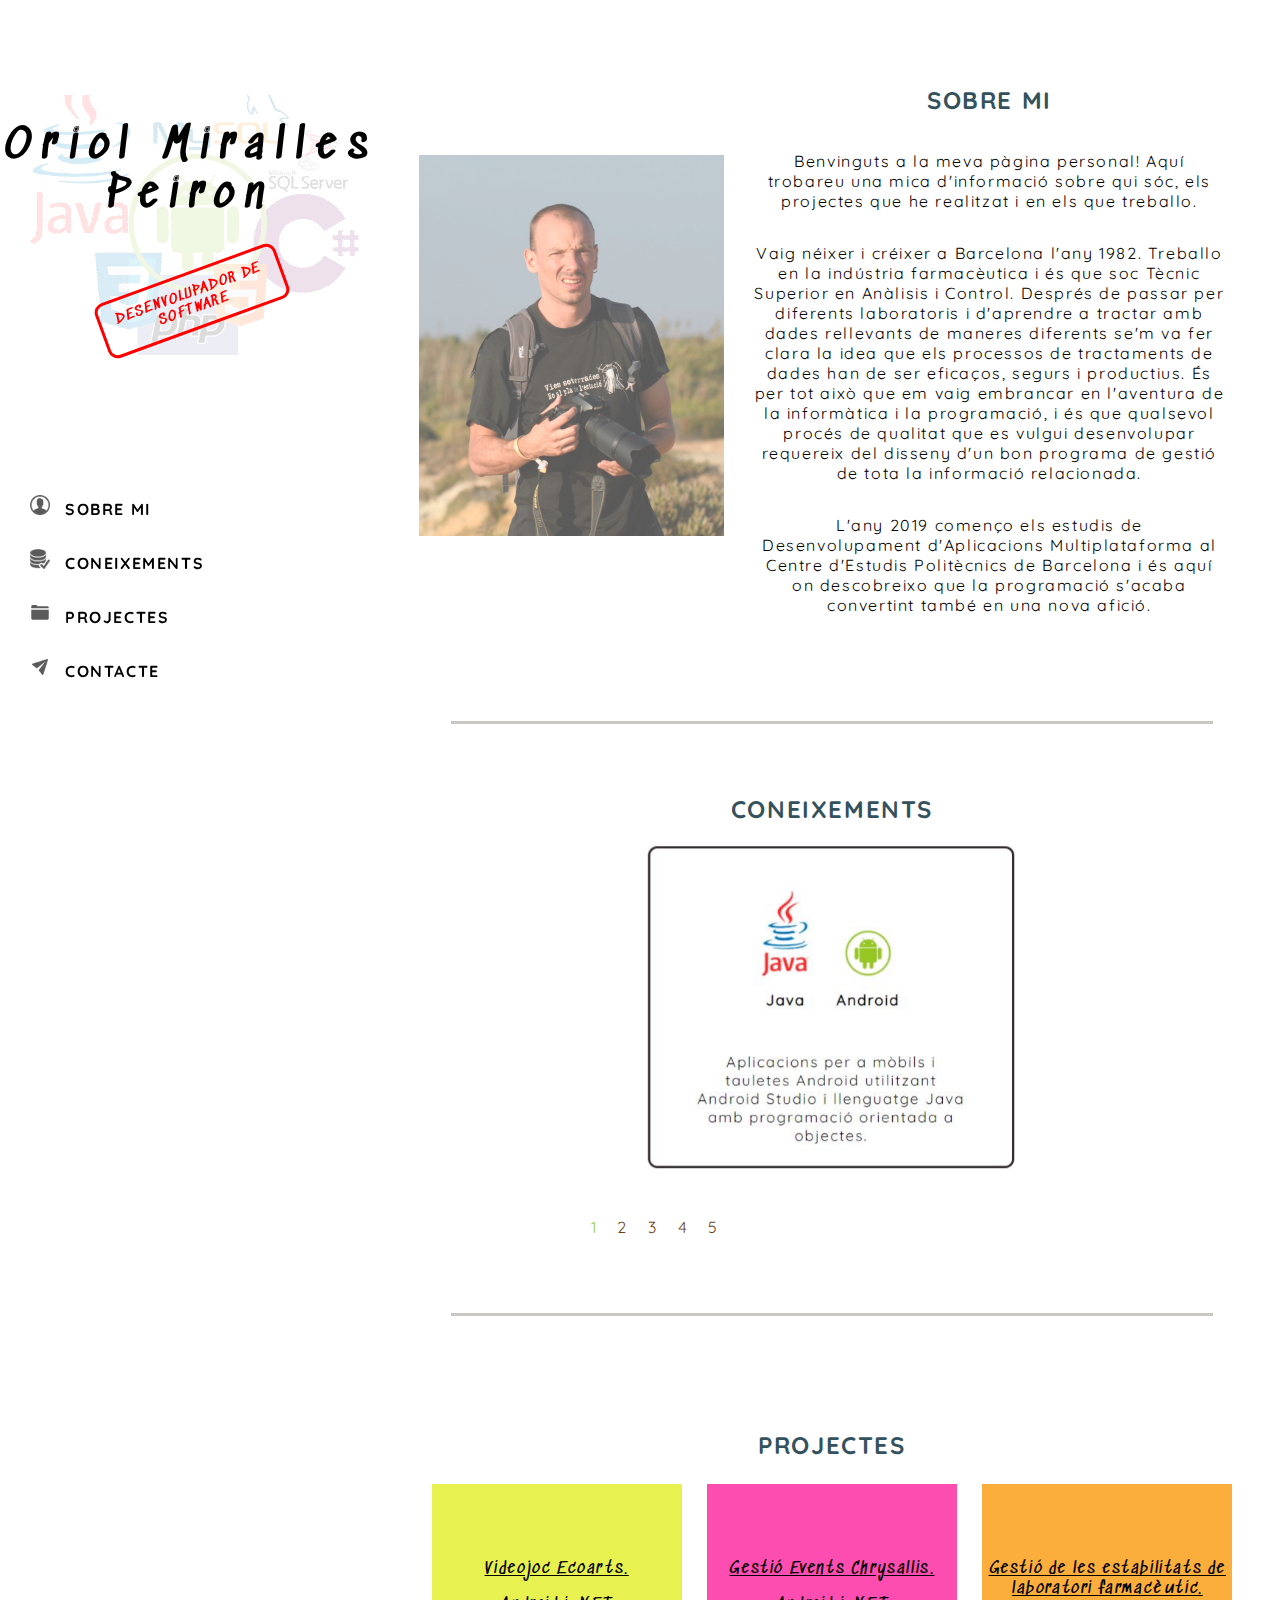
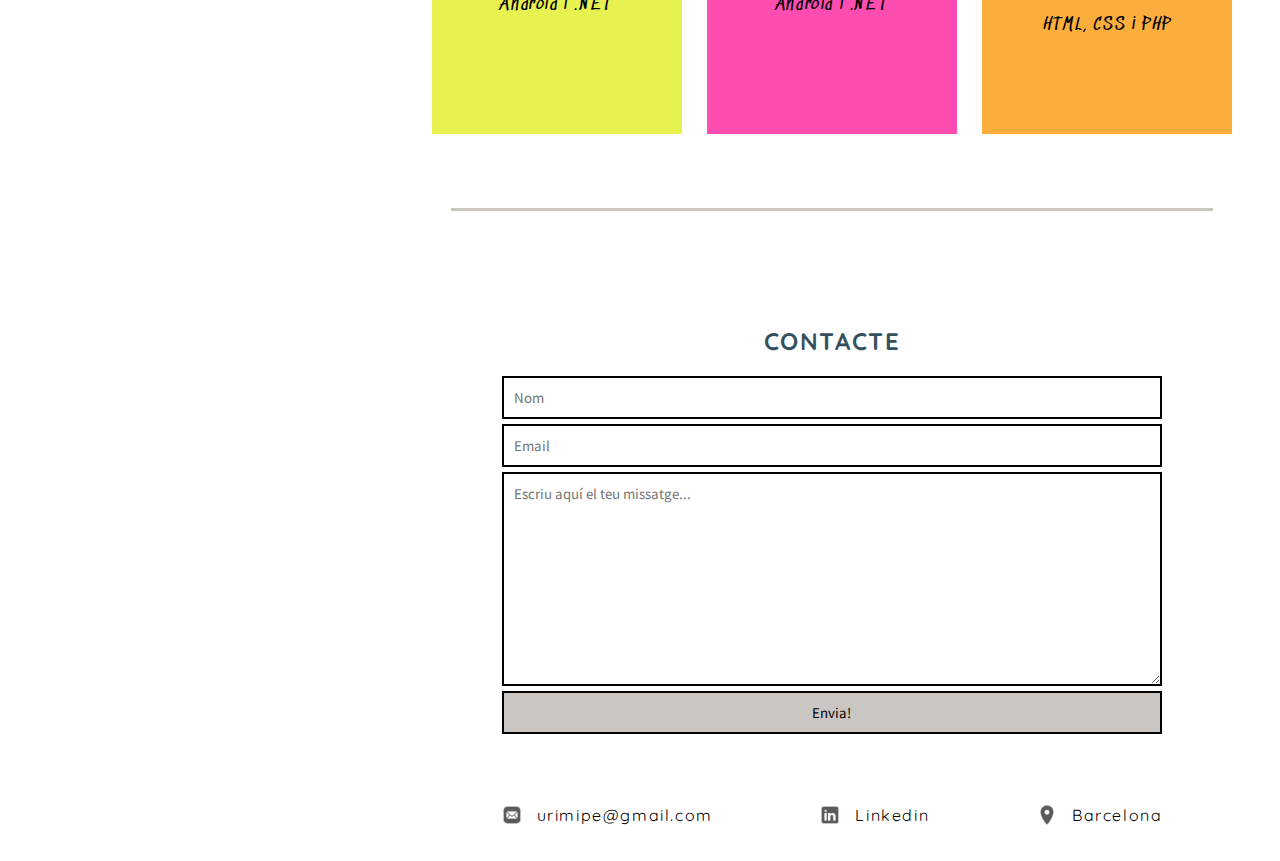
==== commit 97e647a6: "canvi de contacta per Envia" ====
--- a/index.html
+++ b/index.html
@@ -284,14 +284,14 @@
                 
                 <div class="formulario">
                     
-                    <form action="forms/contact.php" method="post" role="form" onsubmit="return comprobarFormulario();">
+                    <form action="forms/contact.php" method="post" role="form">
     
-                        <input placeholder="Nom" type="text" id="fnom" name="name">
+                        <input placeholder="Nom" type="text" id="fnom" name="nombre" required>
     
-                        <input type="text" id="fmail" name="email" placeholder="Email">
-                        <textarea id="ftext" rows="10" cols="30" name="subject"
+                        <input type="text" id="fmail" name="email" placeholder="Email" required pattern="^[a-zA-Z0-9.!#$%&'*+/=?^_`{|}~-]+@[a-zA-Z0-9-]+(?:\.[a-zA-Z0-9-]+)*$">
+                        <textarea id="ftext" rows="10" cols="30" name="mensaje"
                             placeholder="Escriu aquí el teu missatge..."></textarea>
-                        <input type="submit" id="buto" value="Contacta!">
+                        <input type="submit" id="buto" value="Envia!">
                         <div id="error" style="display: none;"></div>
                     </form>
                 </div> 
@@ -335,12 +335,12 @@
             if (ok == false) {
                 var error = document.getElementById("error");
                 error.innerText(coment);
-                // error.style.display(true);
+                error.style.display(true);
 
             }
             console.log(ok);
 
-            return false;
+            return ok;
         }
 
     </script>
--- a/css/estilos.css
+++ b/css/estilos.css
@@ -601,7 +601,7 @@
         justify-content: space-around;
         align-items: center;
         background-color:#cac7c3;
-        height: 75px;
+        height: auto;
     }
 
     .navSec li{
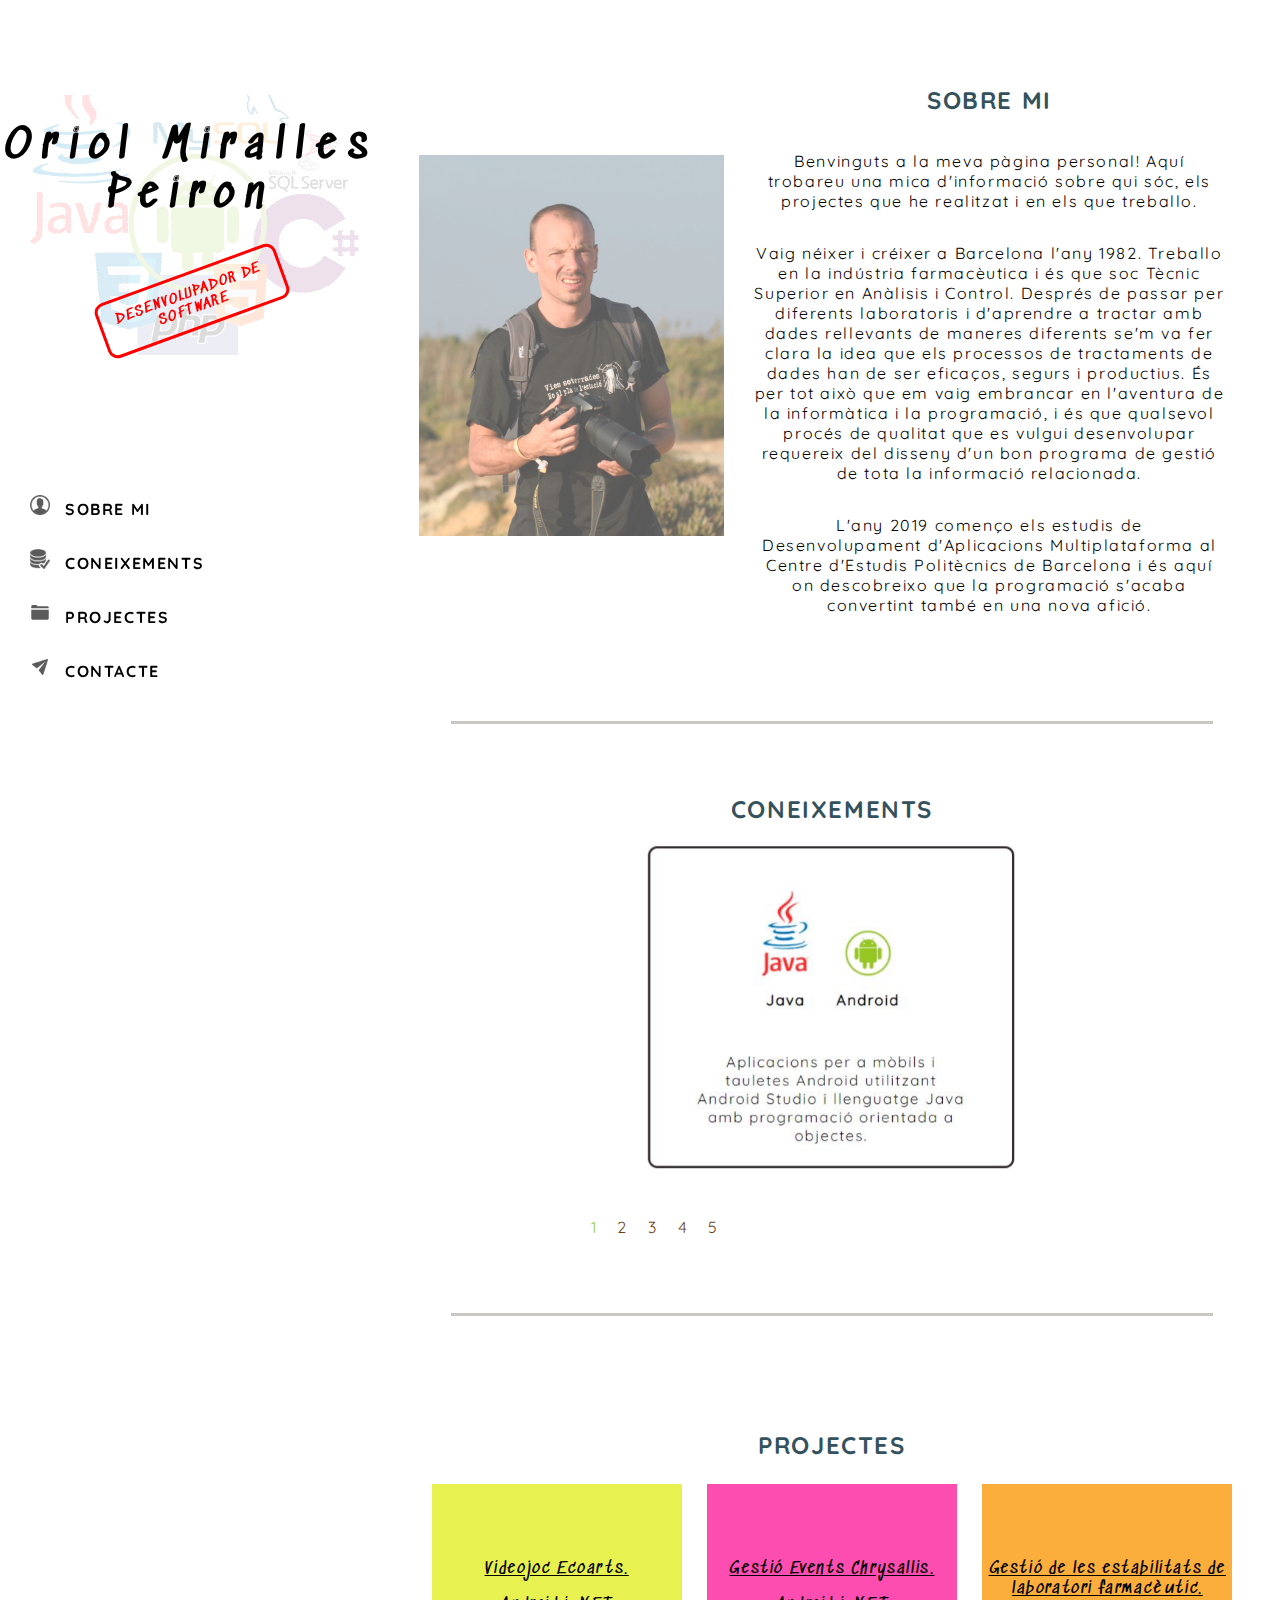
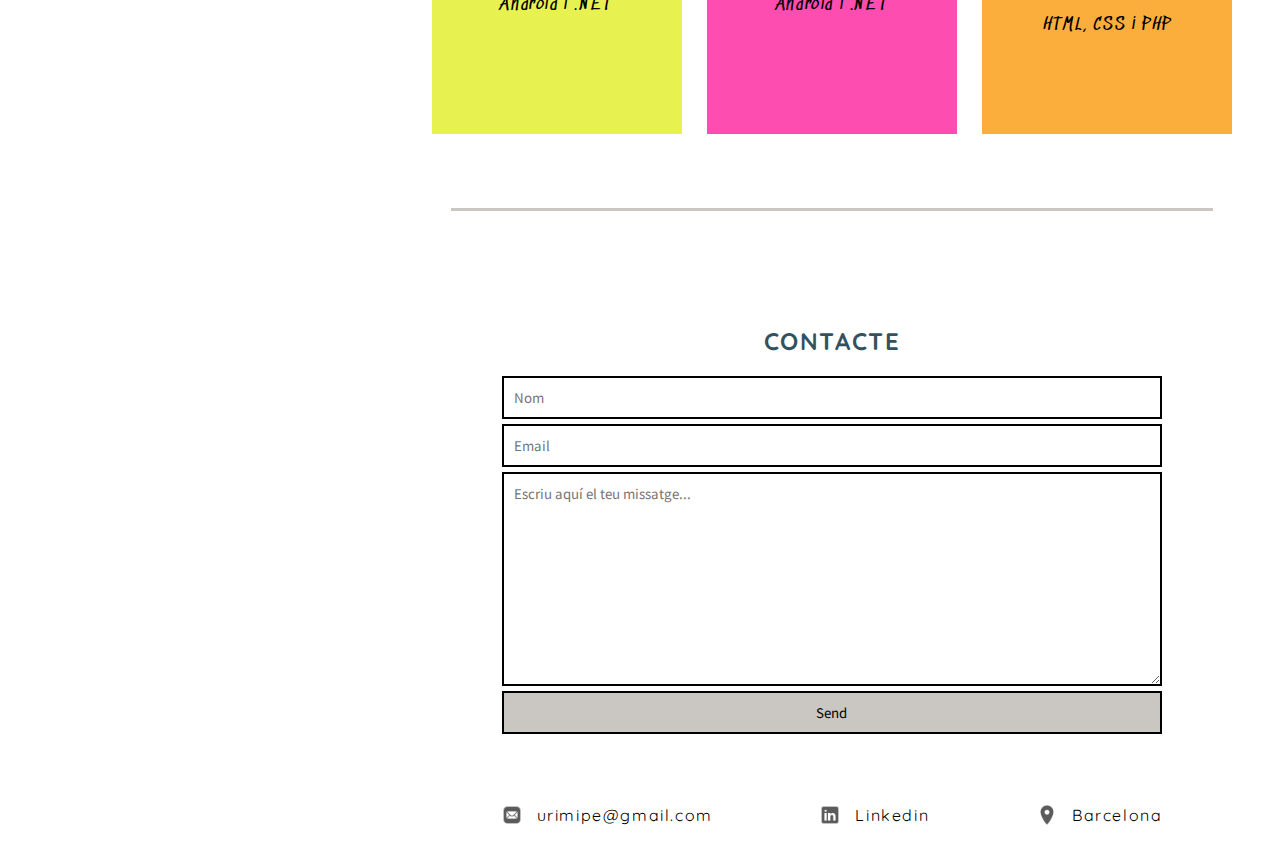
==== commit 099bf90a: "formulario" ====
--- a/index.html
+++ b/index.html
@@ -3,7 +3,7 @@
 
 <head>
     <meta charset="UTF-8">
-    <title>Document</title>
+    <title>Oriol Miralles - Pàgina personal</title>
     <meta name="viewport" content="initial-scale=1">
     <link rel="stylesheet" type="text/css" href="css/estilos.css" />
     <link rel="stylesheet" href="fontAwesome/css/fontawesome.min.css" />
@@ -284,14 +284,14 @@
                 
                 <div class="formulario">
                     
-                    <form action="forms/contact.php" method="post" role="form">
+                    <form action="https://formspree.io/f/xwkalqql" method="post" role="form">
     
                         <input placeholder="Nom" type="text" id="fnom" name="nombre" required>
     
-                        <input type="text" id="fmail" name="email" placeholder="Email" required pattern="^[a-zA-Z0-9.!#$%&'*+/=?^_`{|}~-]+@[a-zA-Z0-9-]+(?:\.[a-zA-Z0-9-]+)*$">
-                        <textarea id="ftext" rows="10" cols="30" name="mensaje"
+                        <input type="text" id="fmail" name="_replyto" placeholder="Email" required pattern="^[a-zA-Z0-9.!#$%&'*+/=?^_`{|}~-]+@[a-zA-Z0-9-]+(?:\.[a-zA-Z0-9-]+)*$">
+                        <textarea id="ftext" rows="10" cols="30" name="message"
                             placeholder="Escriu aquí el teu missatge..."></textarea>
-                        <input type="submit" id="buto" value="Envia!">
+                        <input type="submit" id="buto" value="Send">
                         <div id="error" style="display: none;"></div>
                     </form>
                 </div> 
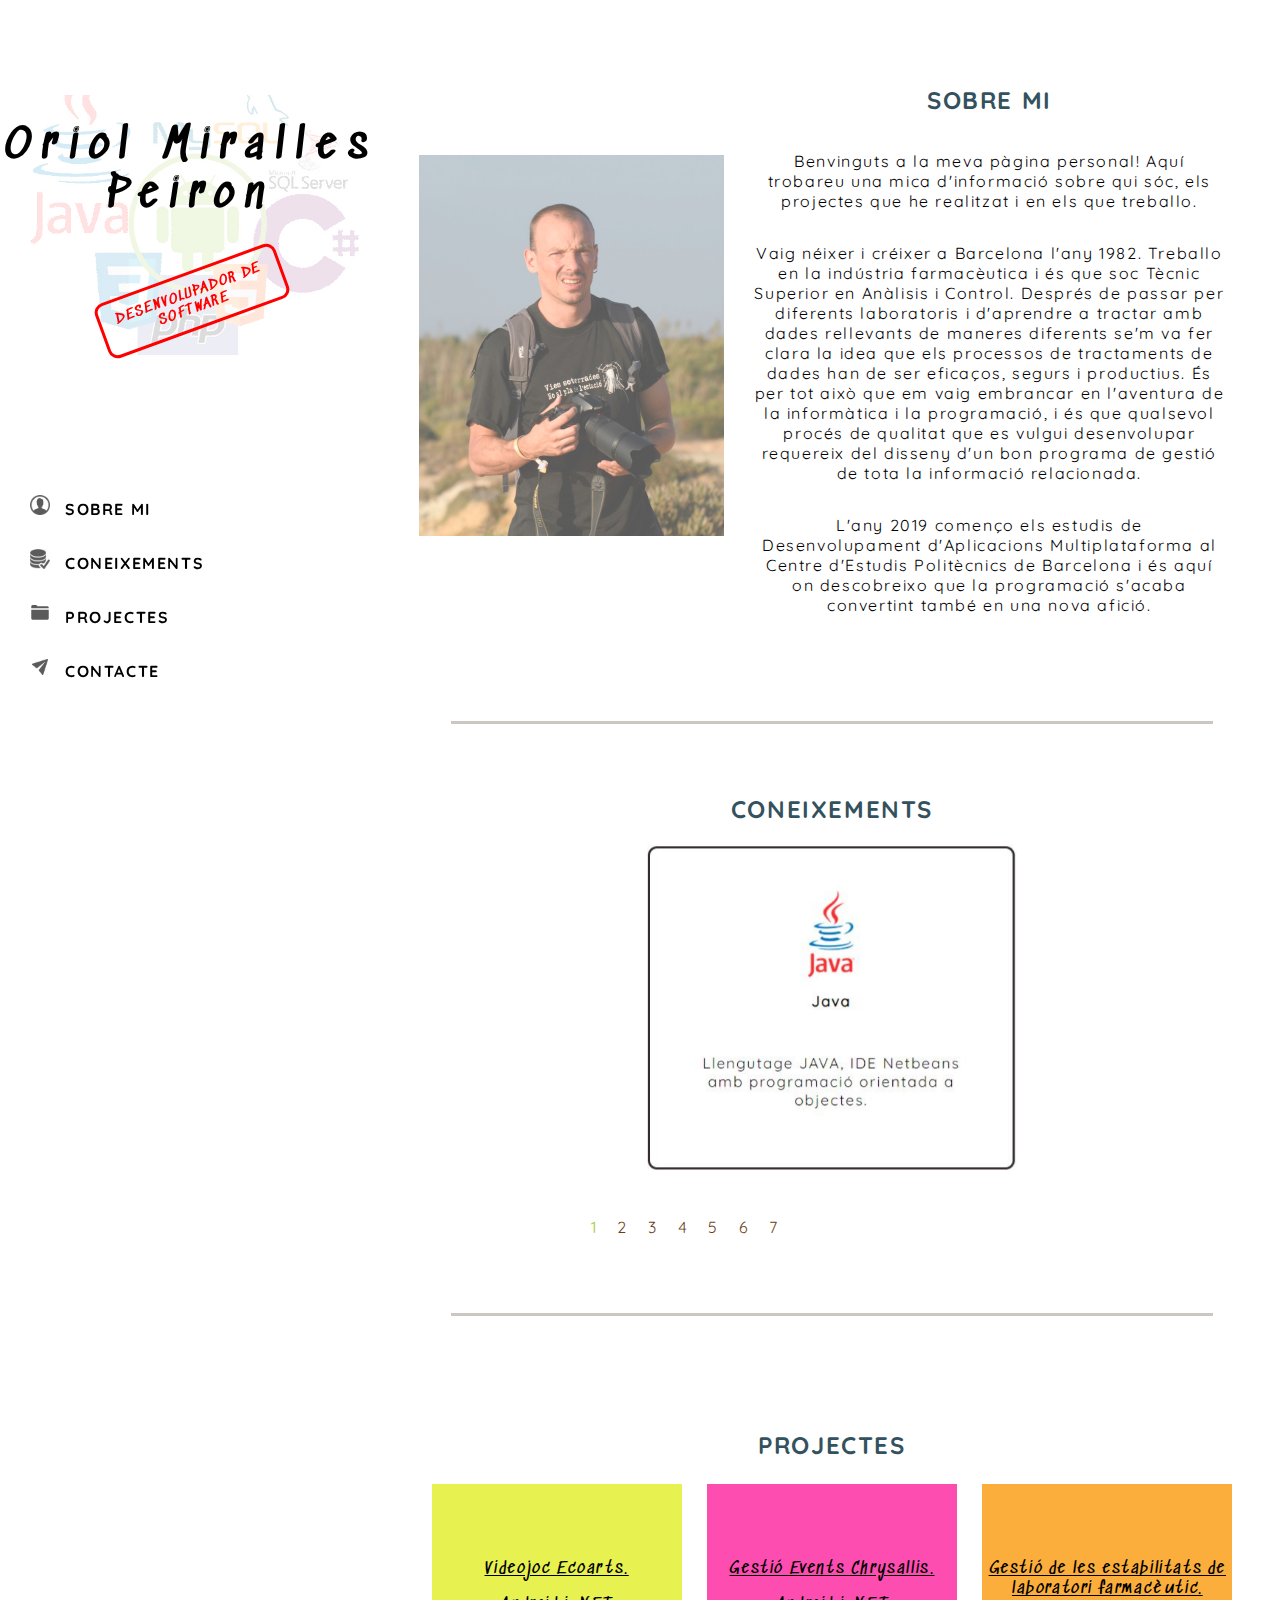
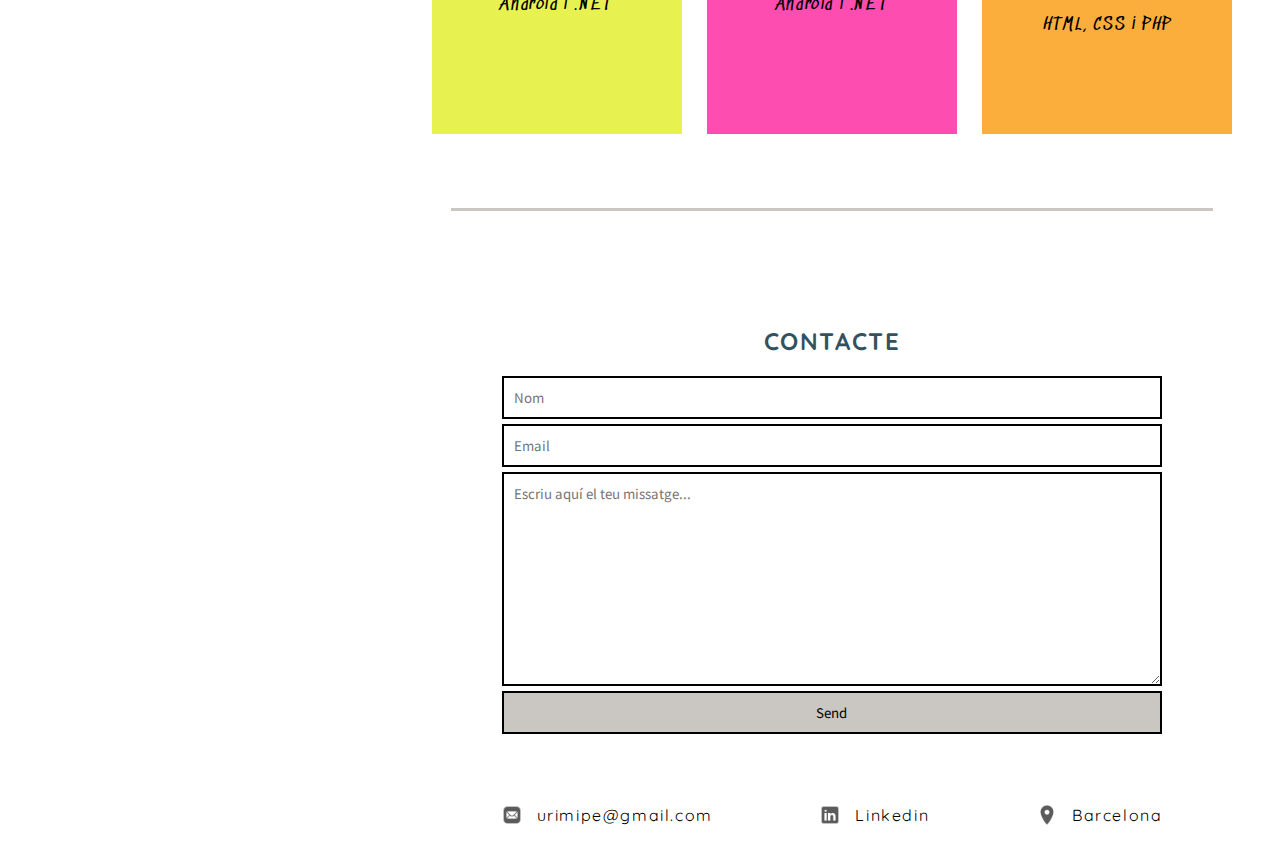
==== commit 48153ce3: "versió definitiva" ====
--- a/index.html
+++ b/index.html
@@ -105,9 +105,11 @@
             <div class="pareSlide fixed-top2">
                 <div class="slides">
                     <img class="imgCon" src="imatges/coneixements/Java.JPG">
+                    <img class="imgCon" src="imatges/coneixements/Android.JPG">
                     <img class="imgCon" src="imatges/coneixements/cSharp.JPG">
                     <img class="imgCon" src="imatges/coneixements/html.JPG">
                     <img class="imgCon" src="imatges/coneixements/bd.JPG">
+                    <img class="imgCon" src="imatges/coneixements/bash.JPG">
                     <img class="imgCon" src="imatges/coneixements/git.JPG">
                 </div>
             </div>
@@ -138,113 +140,9 @@
             });
         </script>
 
-        <!--
-        <section class="section">
-            <h2 id="Coneixements" class="titol">Coneixements</h2>
-            <div class="sectionHor">
-                <div class="seccioConeixements">
-                    <article class="artConeixements">
-                        <div class="content">
-                            <div class="tecnica">
-                                <img class="icono" id="fotoJava" src="imatges/iconoJava.jpg" />
-                                <p class="textImatge"><b>Java</b></p>
-                            </div>
-                        </div>
-                        <div class="content">
-                            <div class="tecnica">
-                                <img class="icono" src="imatges/iconoAndroid.jpg" />
-                                <p class="textImatge"><b>Android</b></p>
-                            </div>
-                        </div>
-
-                    </article>
-                    <p>Aplicacions per a mòbils i tauletes Android utilitzant Android Studio i llenguatge Java amb
-                        programació orientada a objectes. </p>
-                </div>
-                <div class="seccioConeixements">
-                    <article class="artConeixements">
-                        <div class="content">
-                            <div class="tecnica">
-                                <img class="icono" src="imatges/iconoCsharp.jpg" />
-                                <p class="textImatge"><b>C Sharp</b></p>
-                            </div>
-                        </div>
-                        <div class="content">
-                            <div class="tecnica">
-                                <img class="icono" src="imatges/puntoNet.jpg" />
-                                <p class="textImatge"><b>Framework .NET</b>
-                                </p>
-                            </div>
-                        </div>
-                    </article>
-                    <p>Aplicacions per a PC amb sistemes operatius Windows realitzats amb el Framework .NET i llenguatge
-                        C# amb
-                        programació orientada a objectes. </p>
-                </div>
-                <div class="seccioConeixements">
-                    <article class="artConeixements">
-
-                        <div class="content">
-                            <div class="tecnica">
-                                <img class="icono" src="imatges/iconoHtml.JPG" />
-                                <p class="textImatge"><b>HTML 5</b></p>
-                            </div>
-                        </div>
-                        <div class="content">
-                            <div class="tecnica">
-                                <img class="icono" src="imatges/iconoCss.JPG" />
-                                <p class="textImatge"><b>CSS 3</b></p>
-                            </div>
-                        </div>
-                        <div class="content">
-                            <div class="tecnica">
-                                <img class="icono" src="imatges/iconoPhp.JPG" />
-                                <p class="textImatge"><b>PHP 7</b></p>
-                            </div>
-                        </div>
-                    </article>
-                    <p>Disseny de pàgines i aplicacions web amb HTML 5, CSS 3 i PHP7. </p>
-                </div>
-                <div class="seccioConeixements">
-                    <article class="artConeixements">
-                        <div class="content">
-                            <div class="tecnica">
-                                <img class="icono" src="imatges/iconoMysql.jpg" />
-                                <p class="textImatge"><b>MySQL</b></p>
-                            </div>
-                        </div>
-                        <div class="content">
-                            <div class="tecnica">
-                                <img class="icono" src="imatges/iconoServer.JPG" />
-                                <p class="textImatge"><b>SQL Server</b></p>
-                            </div>
-                        </div>
-                    </article>
-                    <p>Bases de dades MySql en aplicacions web y Sql Server en aplicacions C# utilitzant Orm Entity
-                        Framework. </p>
-                </div>
-                <div class="seccioConeixements">
-                    <article class="artConeixements">
-                        <div class="content">
-                            <div class="tecnica">
-                                <img class="icono" src="imatges/iconoBash.JPG" />
-                                <p class="textImatge"><b>Bash</b></p>
-                            </div>
-                        </div>
-                        <div class="content">
-                            <div class="tecnica">
-                                <img class="icono" src="imatges/iconoGit.jpg" />
-                                <p class="textImatge"><b>Git / GitHub</b></p>
-                            </div>
-                        </div>
-                    </article>
-                    <p>Llenguatge Bash per a configurar sistemes Linux i programar scripts. </br> Git per a controlar
-                        les versions del codi
-                        de les aplicacions i GitHub per a compartir el codi en el treball en equip.</p>
-                </div>
-            </div>
-        </section>
--->
+       
+        
+
 
         <div class="divisor"></div>
         <section class="section">
